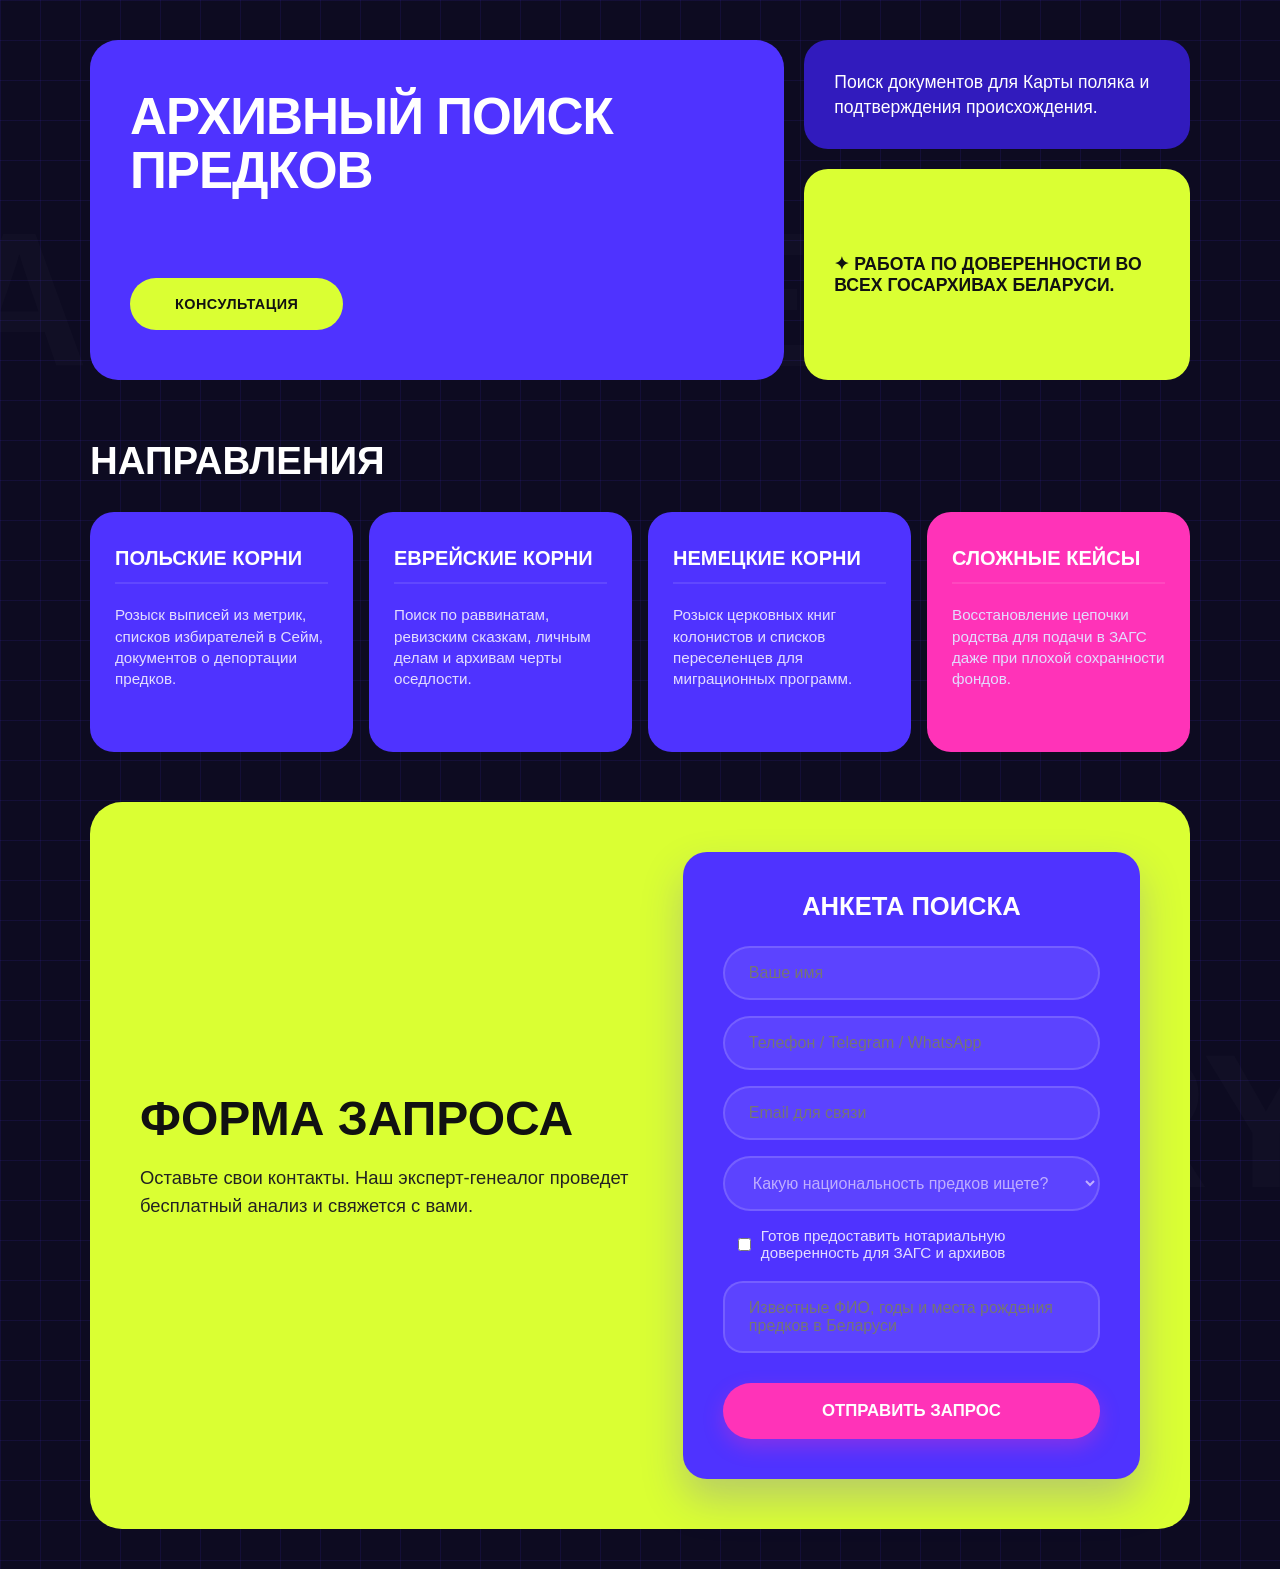
==== index.htm @ 28f3cc4a "Update index.htm" ====
<!DOCTYPE html>
<html lang="ru">
<head>
    <meta charset="UTF-8">
    <meta name="viewport" content="width=device-width, initial-scale=1.0">
    <title>Архивный поиск предков</title>
    <style>
        body {
            font-family: -apple-system, BlinkMacSystemFont, 'Segoe UI', Roboto, sans-serif;
            margin: 0;
            padding: 0;
            background-color: #0d0b21;
            background-image: 
                linear-gradient(rgba(79, 51, 255, 0.1) 1px, transparent 1px),
                linear-gradient(90deg, rgba(79, 51, 255, 0.1) 1px, transparent 1px);
            background-size: 40px 40px;
            color: #ffffff;
            overflow-x: hidden;
            position: relative;
        }

        body::before {
            content: "ARCHIVE";
            position: absolute;
            font-size: 12rem;
            font-weight: 900;
            color: rgba(255, 255, 255, 0.02);
            top: 10%;
            left: -50px;
            z-index: 0;
            pointer-events: none;
        }
        body::after {
            content: "HISTORY";
            position: absolute;
            font-size: 12rem;
            font-weight: 900;
            color: rgba(255, 255, 255, 0.02);
            bottom: 20%;
            right: -50px;
            z-index: 0;
            pointer-events: none;
        }

        .main-wrapper {
            max-width: 1100px;
            margin: 40px auto;
            padding: 0 20px;
            position: relative;
            z-index: 1;
        }

        .hero-grid {
            display: grid;
            grid-template-columns: 1.8fr 1fr;
            gap: 20px;
            margin-bottom: 40px;
        }

        .hero-left {
            background-color: #4f33ff;
            border-radius: 28px;
            padding: 50px 40px;
            color: #ffffff;
            display: flex;
            flex-direction: column;
            justify-content: space-between;
            min-height: 340px;
            box-sizing: border-box;
        }

        .hero-left h1 {
            font-size: 3.2rem;
            font-weight: 900;
            text-transform: uppercase;
            line-height: 1.05;
            margin: 0 0 35px 0;
            letter-spacing: -1px;
        }

        .btn-get-started {
            background-color: #daff33;
            color: #111111 !important;
            font-weight: 700;
            text-transform: uppercase;
            padding: 18px 45px;
            border-radius: 50px;
            text-decoration: none;
            display: inline-block;
            align-self: flex-start;
            font-size: 0.9rem;
            letter-spacing: 0.5px;
        }

        .hero-right-column {
            display: flex;
            flex-direction: column;
            gap: 20px;
        }

        .box-mini-purple {
            background-color: #311bbd;
            border-radius: 24px;
            padding: 30px;
            color: #ffffff;
            font-size: 1.1rem;
            line-height: 1.4;
            font-weight: 500;
        }

        .box-mini-lime {
            background-color: #daff33;
            border-radius: 24px;
            padding: 30px;
            color: #111111;
            font-size: 1.1rem;
            font-weight: 700;
            flex-grow: 1;
            display: flex;
            align-items: center;
            text-transform: uppercase;
        }

        .section-header {
            font-size: 2.4rem;
            font-weight: 900;
            text-transform: uppercase;
            margin: 60px 0 30px 0;
            line-height: 1.1;
        }

        .programmes-grid {
            display: grid;
            grid-template-columns: repeat(4, 1fr);
            gap: 16px;
        }

        .prog-card {
            background-color: #4f33ff;
            border-radius: 24px;
            padding: 35px 25px;
            color: #ffffff;
            display: flex;
            flex-direction: column;
            min-height: 240px;
            box-sizing: border-box;
        }

        .prog-card h3 {
            font-size: 1.25rem;
            font-weight: 800;
            text-transform: uppercase;
            margin-top: 0;
            margin-bottom: 20px;
            border-bottom: 2px solid rgba(255,255,255,0.1);
            padding-bottom: 12px;
        }

        .prog-card p {
            font-size: 0.95rem;
            line-height: 1.4;
            color: #e3ddff;
            margin: 0;
        }

        .prog-card.pink-highlight {
            background-color: #ff33b8;
        }

        .bottom-grid {
            display: grid;
            grid-template-columns: 1.1fr 1fr;
            gap: 40px;
            background-color: #daff33;
            border-radius: 32px;
            padding: 50px;
            margin-top: 50px;
            color: #111111;
            align-items: center;
        }

        .bottom-info h2 {
            font-size: 3rem;
            font-weight: 900;
            text-transform: uppercase;
            line-height: 1.05;
            margin-top: 0;
            margin-bottom: 20px;
        }

        .bottom-info p {
            font-size: 1.15rem;
            line-height: 1.5;
            color: #222222;
            font-weight: 500;
        }

        .pro-form-wrapper {
            background-color: #4f33ff;
            border-radius: 24px;
            padding: 40px;
            color: #ffffff;
            box-shadow: 0 20px 40px rgba(79,51,255,0.25);
            box-sizing: border-box;
        }

        .pro-form-wrapper h4 {
            font-size: 1.6rem;
            font-weight: 800;
            margin-top: 0;
            margin-bottom: 25px;
            text-transform: uppercase;
            text-align: center;
        }

        .form-input-field {
            width: 100%;
            padding: 16px 24px;
            background-color: rgba(255,255,255,0.08);
            border: 2px solid rgba(255,255,255,0.15);
            border-radius: 50px;
            color: #ffffff;
            font-size: 1rem;
            margin-bottom: 16px;
            box-sizing: border-box;
            outline: none;
        }

        .form-textarea {
            border-radius: 20px;
            resize: none;
            font-family: inherit;
        }

        .btn-submit-neon {
            background-color: #ff33b8;
            color: #ffffff;
            font-weight: 700;
            text-transform: uppercase;
            border: none;
            width: 100%;
            padding: 18px;
            border-radius: 50px;
            font-size: 1.05rem;
            cursor: pointer;
            box-shadow: 0 8px 20px rgba(255,51,184,0.3);
            margin-top: 10px;
            display: block;
        }

        @media(max-width: 850px) {
            .hero-grid, .programmes-grid, .bottom-grid { grid-template-columns: 1fr; }
            .hero-left h1 { font-size: 2.4rem; }
        }
    </style>
</head>
<body>

    <div class="main-wrapper">

        <!-- 1. Главный экран лендинга -->
        <section class="hero-grid">
            <div class="hero-left">
                <h1>Архивный поиск предков</h1>
                <a href="#order-form" class="btn-get-started">Консультация</a>
            </div>
            <div class="hero-right-column">
                <div class="box-mini-purple">
                    Поиск документов для Карты поляка и подтверждения происхождения.
                </div>
                <div class="box-mini-lime">
                    ✦ Работа по доверенности во всех госархивах Беларуси.
                </div>
            </div>
        </section>

        <!-- 2. Сетка из 4 табличек направлений поиска -->
        <h2 class="section-header">Направления</h2>
        <section class="programmes-grid">
            <div class="prog-card">
                <h3>Польские корни</h3>
                <p>Розыск выписей из метрик, списков избирателей в Сейм, документов о депортации предков.</p>
            </div>
            <div class="prog-card">
                <h3>Еврейские корни</h3>
                <p>Поиск по раввинатам, ревизским сказкам, личным делам и архивам черты оседлости.</p>
            </div>
            <div class="prog-card">
                <h3>Немецкие корни</h3>
                <p>Розыск церковных книг колонистов и списков переселенцев для миграционных программ.</p>
            </div>
            <div class="prog-card pink-highlight">
                <h3>Сложные кейсы</h3>
                <p>Восстановление цепочки родства для подачи в ЗАГС даже при плохой сохранности фондов.</p>
            </div>
        </section>

<!-- 3. Нижняя таблица запроса с полноценной анкетой -->
        <section id="order-form" class="bottom-grid">
            <div class="bottom-info">
                <h2>Форма запроса</h2>
                <p>Оставьте свои контакты. Наш эксперт-генеалог проведет бесплатный анализ и свяжется с вами.</p>
            </div>
            
            <div class="pro-form-wrapper">
                <h4>Анкета поиска</h4>
                
                <!-- 1. ИСПРАВЛЕНО: Прямой адрес робота API, чтобы хостинг GitHub не выдавал ошибку 405 -->
                <form action="https://web3forms.com" method="POST">
                    
                    <!-- Ваш личный неизменяемый рабочий ключ -->
                    <input type="hidden" name="access_key" value="b635650e-c032-4efa-8d65-30948f1308a7">
                    
                    <!-- 2. ИСПРАВЛЕНО: Ссылка автоматического возврата строго на ваш главный рабочий сайт -->
                    <input type="hidden" name="redirect" value="https://github.io">
                    
                    <!-- Полная анкета со всеми вашими данными -->
                    <input type="text" name="name" class="form-input-field" placeholder="Ваше имя" required>
                    <input type="text" name="contact" class="form-input-field" placeholder="Телефон / Telegram / WhatsApp" required>
                    <input type="email" name="email" class="form-input-field" placeholder="Email для связи" required>                    
                    
                    <select name="ethnicity" class="form-input-field" style="background-color: rgba(255,255,255,0.08); color: #bfaeff; border: 2px solid rgba(255,255,255,0.15); cursor: pointer;" required>
                        <option value="" disabled selected style="color: #111111;">Какую национальность предков ищете?</option>
                        <option value="Польская" style="color: #111111;">Польские корни (Карта поляка)</option>
                        <option value="Еврейская" style="color: #111111;">Еврейские корни</option>
                        <option value="Немецкая" style="color: #111111;">Немецкие корни</option>
                        <option value="Сложный кейс" style="color: #111111;">Сложный кейс (Восстановление родства)</option>
                    </select>

                    <div style="margin-bottom: 20px; text-align: left; padding-left: 15px; font-size: 0.95rem; color: #e3ddff; display: flex; align-items: center; gap: 10px;">
                        <input type="checkbox" name="power_of_attorney" id="attorney_check" value="Готов предоставить" style="width: auto; margin: 0; cursor: pointer;">
                        <label for="attorney_check" style="cursor: pointer;">Готов предоставить нотариальную доверенность для ЗАГС и архивов</label>
                    </div>

                    <textarea name="message" required class="form-input-field form-textarea" placeholder="Известные ФИО, годы и места рождения предков в Беларуси"></textarea>
                    
                    <!-- Ваша рабочая розовая кнопка отправки запроса -->
                    <button type="submit" class="btn-submit-neon">Отправить запрос</button>
                </form>
            </div>
        </section>

    </div>

</body>
</html>
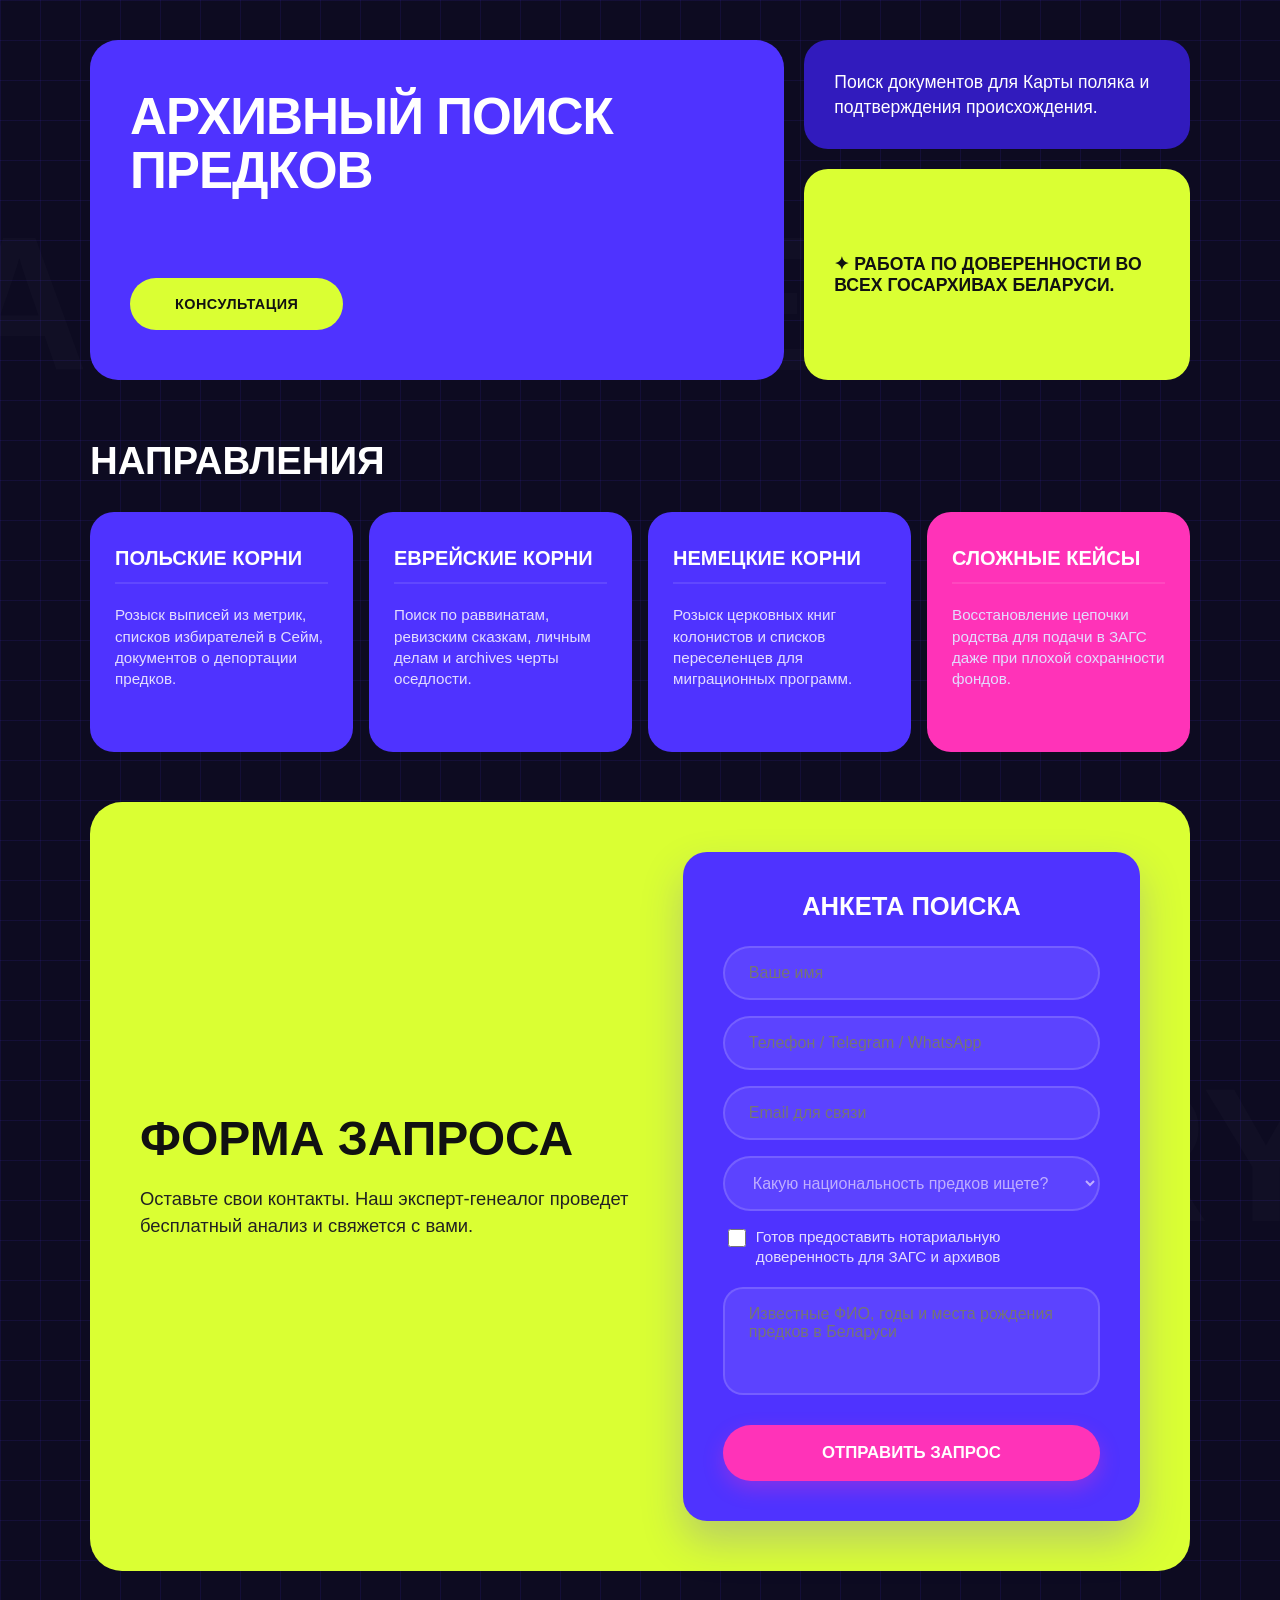
==== commit 64a90cb5: "Update index.htm" ====
--- a/index.htm
+++ b/index.htm
@@ -3,7 +3,12 @@
 <head>
     <meta charset="UTF-8">
     <meta name="viewport" content="width=device-width, initial-scale=1.0">
-    <title>Архивный поиск предков</title>
+    
+    <!-- ВСТАВЛЯЕМ СЮДА МЕЖДУНАРОДНЫЙ БЛОК КЛЮЧЕВЫХ СЛОВ -->
+    <title>Архивный поиск предков в Беларуси | Поиск корней онлайн</title>
+    <meta name="description" content="Дистанционный поиск предков в архивах Беларуси из любой страны мира. Поможем найти польские, еврейские и немецкие корни онлайн. Бесплатный генеалогический анализ!">
+    <meta name="keywords" content="поиск предков, поиск корней в архивах, архивный поиск беларусь, немецкие корни, еврейские корни, польские корни, Karta Polaka, генеалогический запрос из-за границы, бесплатная консультация генеалога">
+    
     <style>
         body {
             font-family: -apple-system, BlinkMacSystemFont, 'Segoe UI', Roboto, sans-serif;
@@ -248,9 +253,56 @@
             display: block;
         }
 
-        @media(max-width: 850px) {
-            .hero-grid, .programmes-grid, .bottom-grid { grid-template-columns: 1fr; }
-            .hero-left h1 { font-size: 2.4rem; }
+         @media(max-width: 850px) {
+            /* Перестраиваем все сетки в одну аккуратную колонку */
+            .hero-grid, .programmes-grid, .bottom-grid { 
+                grid-template-columns: 1fr; 
+                gap: 16px;
+            }
+            
+            /* Уменьшаем гигантские фоновые надписи, чтобы они не мешали на телефонах */
+            body::before, body::after {
+                font-size: 5rem;
+                opacity: 0.01;
+            }
+
+            /* Делаем отступы вокруг сайта компактными */
+            .main-wrapper {
+                margin: 15px auto;
+                padding: 0 12px;
+            }
+
+            /* Адаптируем главный баннер */
+            .hero-left {
+                padding: 30px 20px;
+                min-height: auto;
+                gap: 30px;
+            }
+
+            /* Уменьшаем шрифты заголовков, чтобы они не разрывали экран телефона */
+            .hero-left h1 { 
+                font-size: 2.1rem; 
+                margin-bottom: 0;
+            }
+            
+            .section-header {
+                font-size: 1.8rem;
+                margin: 40px 0 20px 0;
+            }
+            
+            .bottom-info h2 {
+                font-size: 2.2rem;
+            }
+
+            /* Делаем компактными маленькие карточки и форму */
+            .box-mini-purple, .box-mini-lime, .prog-card, .pro-form-wrapper {
+                padding: 25px 20px;
+            }
+            
+            .bottom-grid {
+                padding: 30px 15px;
+                margin-top: 30px;
+            }
         }
     </style>
 </head>
@@ -274,7 +326,7 @@
             </div>
         </section>
 
-        <!-- 2. Сетка из 4 табличек направлений поиска -->
+       <!-- 2. Сетка из 4 табличек направлений поиска -->
         <h2 class="section-header">Направления</h2>
         <section class="programmes-grid">
             <div class="prog-card">
@@ -283,7 +335,7 @@
             </div>
             <div class="prog-card">
                 <h3>Еврейские корни</h3>
-                <p>Поиск по раввинатам, ревизским сказкам, личным делам и архивам черты оседлости.</p>
+                <p>Поиск по раввинатам, ревизским сказкам, личным делам и archives черты оседлости.</p>
             </div>
             <div class="prog-card">
                 <h3>Немецкие корни</h3>
@@ -304,17 +356,10 @@
             
             <div class="pro-form-wrapper">
                 <h4>Анкета поиска</h4>
-                
-                <!-- 1. ИСПРАВЛЕНО: Прямой адрес робота API, чтобы хостинг GitHub не выдавал ошибку 405 -->
-                <form action="https://web3forms.com" method="POST">
-                    
-                    <!-- Ваш личный неизменяемый рабочий ключ -->
+                <form id="form">
+                    <!-- Ваш личный неизменяемый ключ -->
                     <input type="hidden" name="access_key" value="b635650e-c032-4efa-8d65-30948f1308a7">
                     
-                    <!-- 2. ИСПРАВЛЕНО: Ссылка автоматического возврата строго на ваш главный рабочий сайт -->
-                    <input type="hidden" name="redirect" value="https://github.io">
-                    
-                    <!-- Полная анкета со всеми вашими данными -->
                     <input type="text" name="name" class="form-input-field" placeholder="Ваше имя" required>
                     <input type="text" name="contact" class="form-input-field" placeholder="Телефон / Telegram / WhatsApp" required>
                     <input type="email" name="email" class="form-input-field" placeholder="Email для связи" required>                    
@@ -327,20 +372,70 @@
                         <option value="Сложный кейс" style="color: #111111;">Сложный кейс (Восстановление родства)</option>
                     </select>
 
-                    <div style="margin-bottom: 20px; text-align: left; padding-left: 15px; font-size: 0.95rem; color: #e3ddff; display: flex; align-items: center; gap: 10px;">
-                        <input type="checkbox" name="power_of_attorney" id="attorney_check" value="Готов предоставить" style="width: auto; margin: 0; cursor: pointer;">
-                        <label for="attorney_check" style="cursor: pointer;">Готов предоставить нотариальную доверенность для ЗАГС и архивов</label>
+                    <!-- ИСПРАВЛЕНО: Добавлен гибкий адаптивный контейнер (flex-wrap) для галочки и текста, чтобы они не ломались на смартфонах -->
+                    <div style="margin-bottom: 20px; text-align: left; padding-left: 5px; font-size: 0.95rem; color: #e3ddff; display: flex; flex-wrap: wrap; align-items: flex-start; gap: 10px;">
+                        <input type="checkbox" name="power_of_attorney" id="attorney_check" value="Готов предоставить" style="width: 18px; height: 18px; margin: 2px 0 0 0; cursor: pointer; flex-shrink: 0;">
+                        <label for="attorney_check" style="cursor: pointer; flex: 1; min-width: 200px; line-height: 1.3;">Готов предоставить нотариальную доверенность для ЗАГС и архивов</label>
                     </div>
 
-                    <textarea name="message" required class="form-input-field form-textarea" placeholder="Известные ФИО, годы и места рождения предков в Беларуси"></textarea>
+                    <!-- ИСПРАВЛЕНО: Задана точная высота rows="4" для аккуратного отображения текстового блока на мобильных -->
+                    <textarea name="message" required class="form-input-field form-textarea" placeholder="Известные ФИО, годы и места рождения предков в Беларуси" rows="4"></textarea>
                     
-                    <!-- Ваша рабочая розовая кнопка отправки запроса -->
                     <button type="submit" class="btn-submit-neon">Отправить запрос</button>
+                    <div id="result"></div>
                 </form>
             </div>
         </section>
 
     </div>
+
+    <!-- Ваш личный рабочий скрипт бесшумной отправки на Mail.ru -->
+    <script>
+        const form = document.getElementById('form');
+        const result = document.getElementById('result');
+
+        form.addEventListener('submit', function(e) {
+            e.preventDefault(); 
+            
+            result.style.display = "block";
+            result.style.color = "#ffffff";
+            result.innerHTML = "Please wait...";
+
+            const formData = new FormData(form);
+            const object = Object.fromEntries(formData);
+            const json = JSON.stringify(object);
+
+            fetch('https://api.web3forms.com/submit', {
+                method: 'POST',
+                headers: {
+                    'Content-Type': 'application/json',
+                    'Accept': 'application/json'
+                },
+                body: json
+            })
+            .then(async (response) => {
+                let resJson = await response.json();
+                if (response.status == 200) {
+                    result.style.color = "#daff33"; 
+                    result.innerHTML = "Успешно отправлено!";
+                    form.reset(); 
+                } else {
+                    result.style.color = "#ff33b8";
+                    result.innerHTML = resJson.message || "Ошибка сервера.";
+                }
+            })
+            .catch(error => {
+                console.log(error);
+                result.style.color = "#ff33b8";
+                result.innerHTML = "Something went wrong!";
+            })
+            .then(function() {
+                setTimeout(() => {
+                    result.style.display = "none";
+                }, 4000);
+            });
+        });
+    </script>
 
 </body>
 </html>
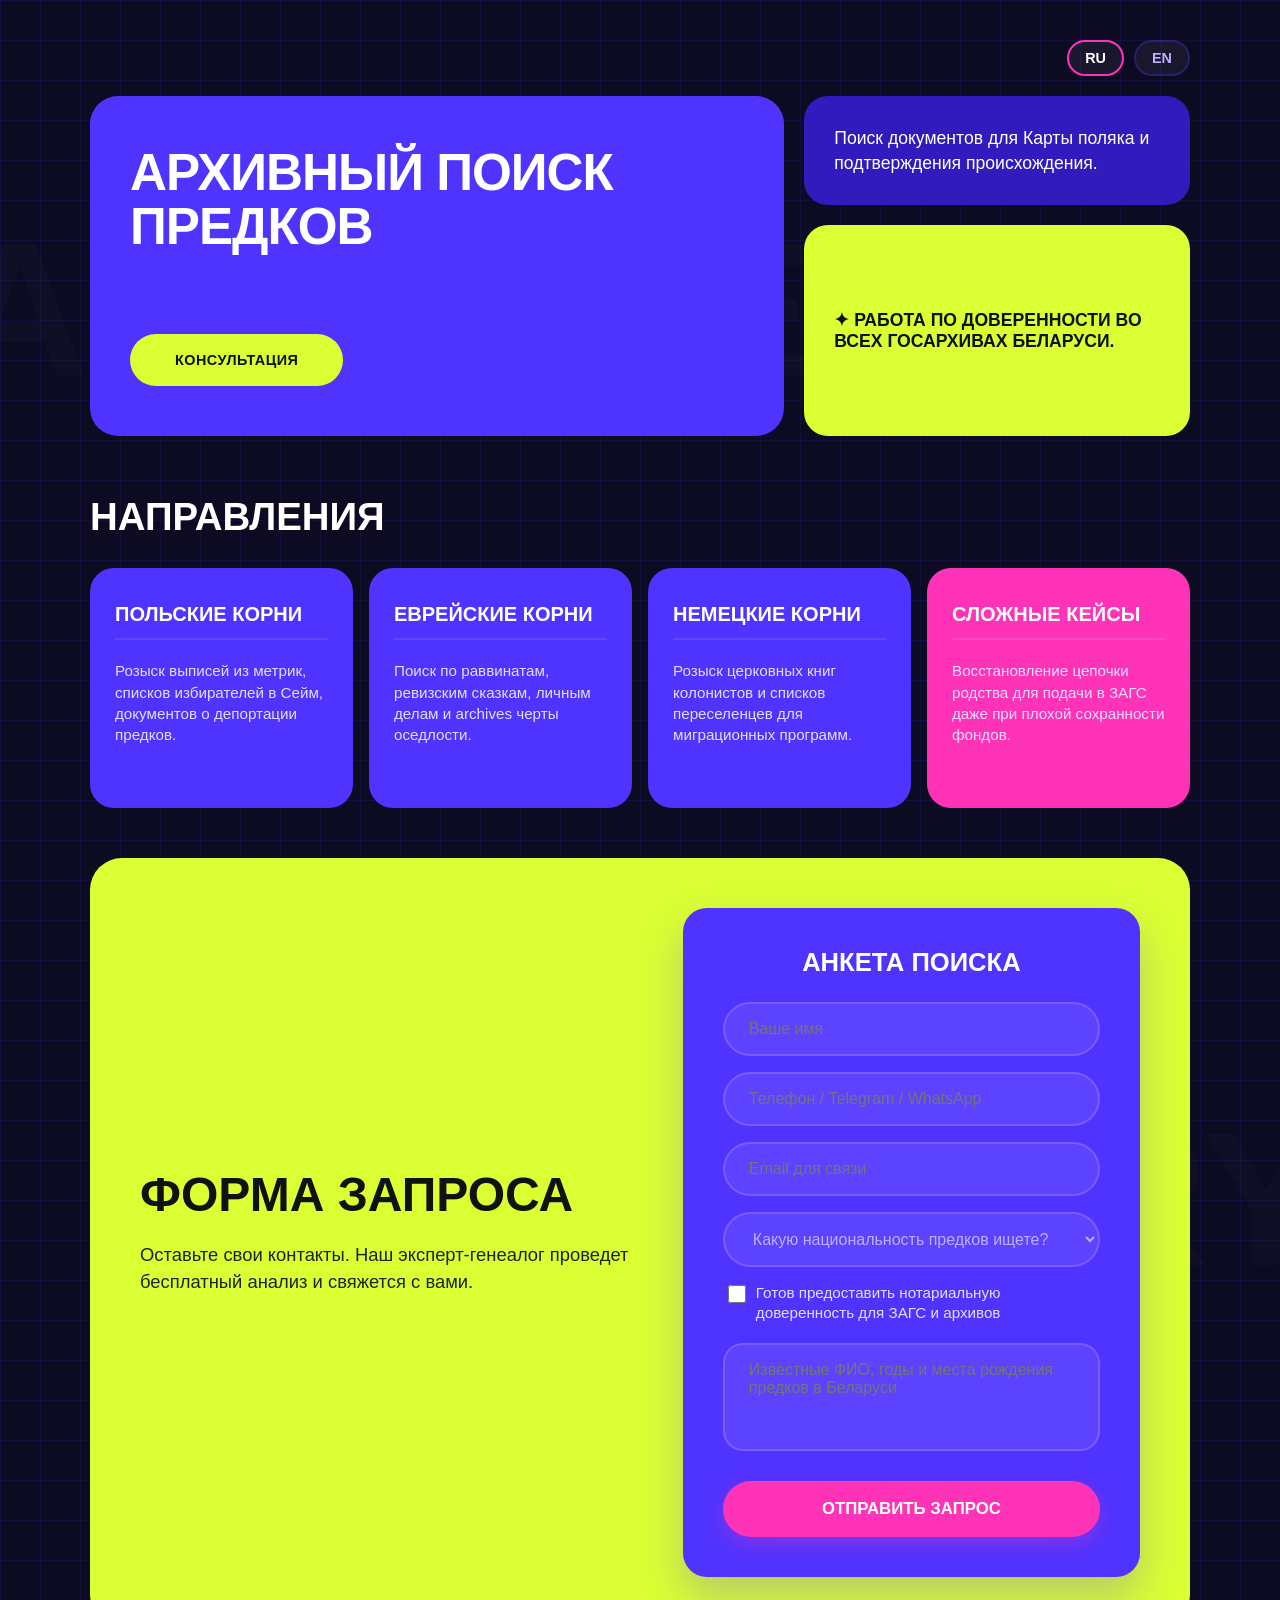
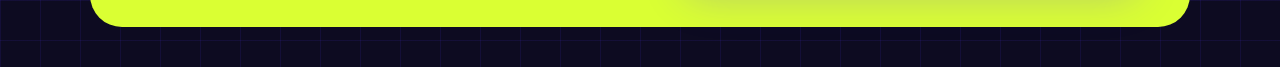
==== commit 751b7e3b: "Update index.htm" ====
--- a/index.htm
+++ b/index.htm
@@ -309,6 +309,12 @@
 <body>
 
     <div class="main-wrapper">
+
+        <!-- Кнопки переключения языков (ВСТАВЛЕНО СЮДА) -->
+        <div style="display: flex; justify-content: flex-end; gap: 10px; margin-bottom: 20px; position: relative; z-index: 999;">
+            <button type="button" style="background: rgba(255,255,255,0.05); border: 2px solid #ff33b8; color: #fff; padding: 8px 16px; border-radius: 50px; cursor: pointer; font-weight: bold; font-size: 0.9rem;" onclick="changeLang('ru')">RU</button>
+            <button type="button" style="background: rgba(255,255,255,0.05); border: 2px solid rgba(79, 51, 255, 0.3); color: #bfaeff; padding: 8px 16px; border-radius: 50px; cursor: pointer; font-weight: bold; font-size: 0.9rem;" onclick="changeLang('en')">EN</button>
+        </div>
 
         <!-- 1. Главный экран лендинга -->
         <section class="hero-grid">
@@ -436,6 +442,8 @@
             });
         });
     </script>
+    
+    <script src="lang.js"></script>
 
 </body>
 </html>
